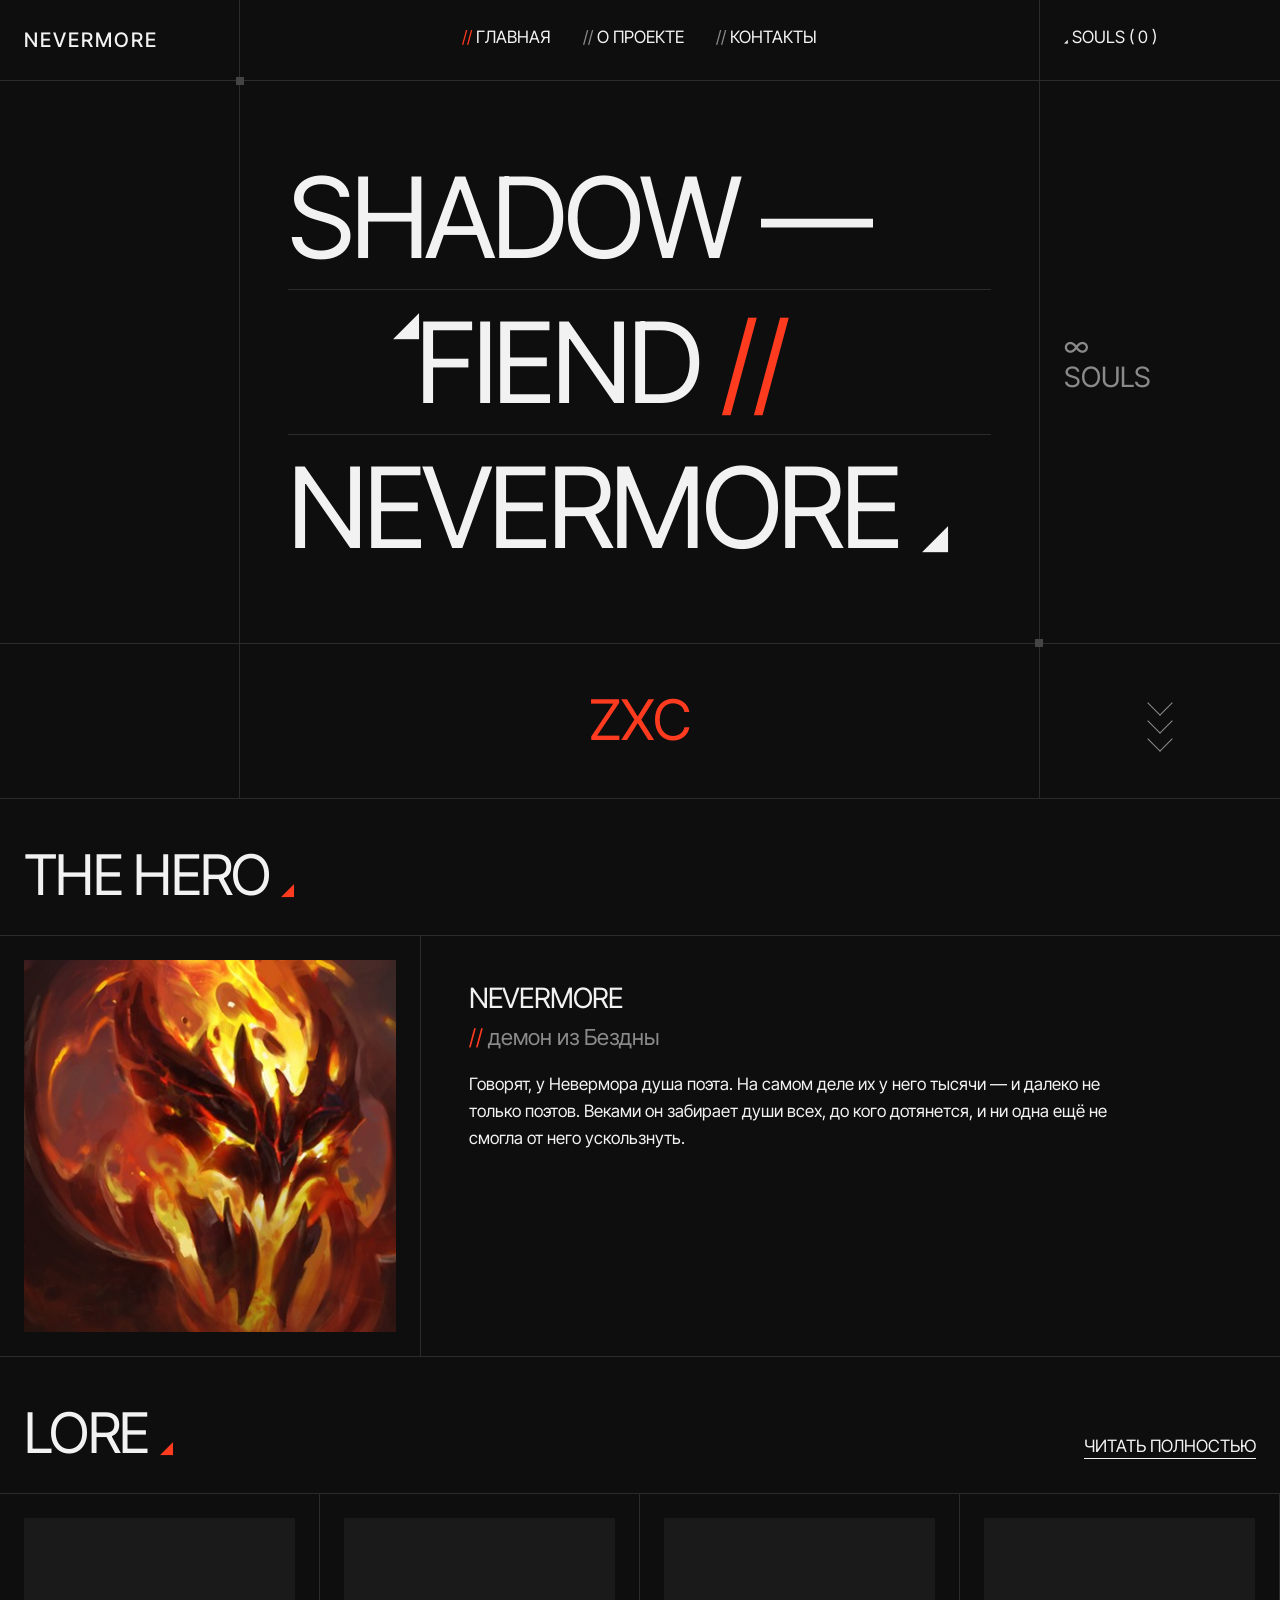
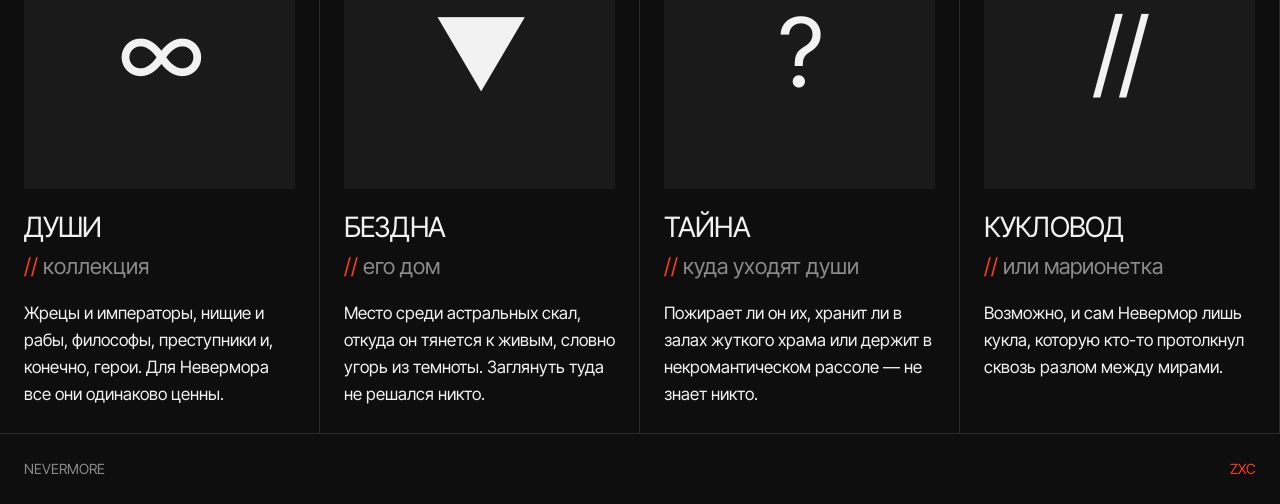
==== index.html @ f0b8b945 "Add files via upload" ====
<!doctype html>
<html lang="ru">
<head>
  <meta charset="UTF-8">
  <meta name="viewport" content="width=device-width, initial-scale=1.0">
  <title>Shadow Fiend — Главная</title>

  <link rel="preconnect" href="https://fonts.googleapis.com">
  <link rel="preconnect" href="https://fonts.gstatic.com" crossorigin>
  <link href="https://fonts.googleapis.com/css2?family=Inter+Tight:wght@400;500&display=swap" rel="stylesheet">

  <link rel="stylesheet" href="style.css">
</head>
<body>

  <header class="header">
    <a class="logo" href="index.html">NEVERMORE</a>
    <nav class="nav">
      <a href="index.html" class="active"><span class="slash">//</span> Главная</a>
      <a href="about.html"><span class="slash">//</span> О проекте</a>
      <a href="contacts.html"><span class="slash">//</span> Контакты</a>
    </nav>
    <div class="header-side"><span class="tri">◢</span> SOULS ( 0 )</div>
  </header>

  <main>
    <section class="hero">
      <div class="hero-empty"></div>

      <div class="hero-main">
        <span class="mark mark-top"></span>
        <span class="mark mark-bottom"></span>
        <h1>
          <span class="line">SHADOW —</span>
          <span class="line line-shift"><span class="tri">◢</span>FIEND <span class="accent">//</span></span>
          <span class="line">NEVERMORE <span class="tri">◢</span></span>
        </h1>
      </div>

      <div class="hero-count">∞<br>SOULS</div>

      <div class="hero-empty"></div>
      <div class="zxc">ZXC</div>
      <div class="chevrons">
        <span class="chevron"></span>
        <span class="chevron"></span>
        <span class="chevron"></span>
      </div>
    </section>

    <section class="section">
      <div class="section-head">
        <h2>THE HERO <span class="tri accent">◢</span></h2>
      </div>
      <div class="hero-card">
        <div class="pic">
          <img src="shadow_fiend.jpg" alt="Shadow Fiend — демон, объятый огнём, с острыми чёрными рогами">
        </div>
        <div class="hero-card-text">
          <h3>Nevermore</h3>
          <p class="meta"><span class="accent">//</span> демон из Бездны</p>
          <p>Говорят, у Невермора душа поэта. На самом деле их у него тысячи — и далеко не только поэтов. Веками он забирает души всех, до кого дотянется, и ни одна ещё не смогла от него ускользнуть.</p>
        </div>
      </div>
    </section>

    <section class="section">
      <div class="section-head">
        <h2>LORE <span class="tri accent">◢</span></h2>
        <a class="link-all" href="about.html">Читать полностью</a>
      </div>
      <div class="cards">
        <article class="card">
          <div class="pic glyph">∞</div>
          <h3>Души</h3>
          <p class="meta"><span class="accent">//</span> коллекция</p>
          <p>Жрецы и императоры, нищие и рабы, философы, преступники и, конечно, герои. Для Невермора все они одинаково ценны.</p>
        </article>
        <article class="card">
          <div class="pic glyph">▼</div>
          <h3>Бездна</h3>
          <p class="meta"><span class="accent">//</span> его дом</p>
          <p>Место среди астральных скал, откуда он тянется к живым, словно угорь из темноты. Заглянуть туда не решался никто.</p>
        </article>
        <article class="card">
          <div class="pic glyph">?</div>
          <h3>Тайна</h3>
          <p class="meta"><span class="accent">//</span> куда уходят души</p>
          <p>Пожирает ли он их, хранит ли в залах жуткого храма или держит в некромантическом рассоле — не знает никто.</p>
        </article>
        <article class="card">
          <div class="pic glyph">//</div>
          <h3>Кукловод</h3>
          <p class="meta"><span class="accent">//</span> или марионетка</p>
          <p>Возможно, и сам Невермор лишь кукла, которую кто-то протолкнул сквозь разлом между мирами.</p>
        </article>
      </div>
    </section>
  </main>

  <footer class="footer">
    <span>NEVERMORE</span>
    <span class="accent">ZXC</span>
  </footer>

</body>
</html>
---- style.css ----
:root {
  --bg: #0e0e0e;
  --cell: #1a1a1a;
  --line: #2b2b2b;
  --text: #f2f2f2;
  --muted: #8a8a8a;
  --accent: #ff3b1f;
}

* { box-sizing: border-box; }

body {
  margin: 0;
  font-family: "Inter Tight", Arial, sans-serif;
  font-size: 17px;
  line-height: 1.6;
  color: var(--text);
  background: var(--bg);
  overflow-x: hidden;
}

h1, h2, h3 {
  margin: 0;
  font-weight: 400;
  line-height: 1;
  letter-spacing: -0.03em;
  text-transform: uppercase;
}
h1 { font-size: 48px; }
h2 { font-size: 32px; }
h3 { font-size: 28px; }

p { margin: 0; max-width: 640px; }

a { color: var(--text); }
a:focus-visible { outline: 2px solid var(--accent); outline-offset: 3px; }

img { max-width: 100%; display: block; }

.accent { color: var(--accent); }
.tri { font-size: 0.3em; }
.slash { color: var(--muted); }

.header {
  display: grid;
  border-bottom: 1px solid var(--line);
}

.logo,
.nav,
.header-side {
  padding: 24px;
}

.logo {
  font-size: 20px;
  font-weight: 500;
  letter-spacing: 0.1em;
  text-decoration: none;
  border-bottom: 1px solid var(--line);
}

.nav {
  display: flex;
  flex-wrap: wrap;
  gap: 16px 32px;
  border-bottom: 1px solid var(--line);
}

.nav a {
  text-decoration: none;
  text-transform: uppercase;
}

.nav a.active .slash,
.nav a:hover .slash {
  color: var(--accent);
}

.header-side { text-transform: uppercase; }

.hero {
  display: grid;
}

.hero > * {
  border-bottom: 1px solid var(--line);
}

.hero-empty { display: none; }

.hero-main {
  position: relative;
  padding: 48px 24px;
}

.line {
  display: block;
  padding: 16px 0;
  border-bottom: 1px solid var(--line);
}
.line:last-child { border-bottom: none; }

.line-shift { padding-left: 15%; }
.line-shift .tri { vertical-align: top; }

.mark {
  position: absolute;
  width: 8px;
  height: 8px;
  background: #444;
}
.mark-top    { top: -4px;    left: -4px; }
.mark-bottom { bottom: -4px; right: -4px; }

.hero-count {
  padding: 24px;
  font-size: 28px;
  line-height: 1.1;
  color: var(--muted);
  text-transform: uppercase;
  display: flex;
  align-items: center;
}

.zxc {
  padding: 32px 24px;
  font-size: 56px;
  text-align: center;
  color: var(--accent);
}

.chevrons {
  display: flex;
  flex-direction: column;
  align-items: center;
  justify-content: center;
  padding: 24px;
}
.chevron {
  width: 18px;
  height: 18px;
  border-right: 1.5px solid var(--muted);
  border-bottom: 1.5px solid var(--muted);
  transform: rotate(45deg);
}

.section-head {
  display: flex;
  justify-content: space-between;
  align-items: flex-end;
  gap: 16px;
  padding: 48px 24px 32px;
  border-bottom: 1px solid var(--line);
}

.link-all {
  text-transform: uppercase;
  text-underline-offset: 6px;
  white-space: nowrap;
}
.link-all:hover { color: var(--accent); }

.pic {
  aspect-ratio: 1;
  background: var(--cell);
  display: flex;
  align-items: center;
  justify-content: center;
  overflow: hidden;
}
.pic img {
  width: 100%;
  height: 100%;
  object-fit: cover;
}

.glyph {
  font-size: 96px;
  letter-spacing: -0.04em;
}

.meta {
  margin: 8px 0 16px;
  font-size: 22px;
  color: var(--muted);
}

.hero-card {
  display: grid;
  border-bottom: 1px solid var(--line);
}
.hero-card .pic { margin: 24px; }
.hero-card-text { padding: 24px; }

.cards {
  display: grid;
  grid-template-columns: repeat(auto-fit, minmax(240px, 1fr));
}

.card {
  padding: 24px;
  border-right: 1px solid var(--line);
  border-bottom: 1px solid var(--line);
}
.card .pic { margin-bottom: 24px; }

.page-title {
  padding: 64px 24px 32px;
  border-bottom: 1px solid var(--line);
}

.row {
  display: grid;
  gap: 16px;
  padding: 32px 24px;
  border-bottom: 1px solid var(--line);
}
.row h2 { font-size: 24px; }

.list { margin: 0; padding-left: 20px; }
.list li { margin-bottom: 8px; }
.list li::marker { color: var(--accent); }

.row a { text-underline-offset: 5px; }
.row a:hover { color: var(--accent); }

.footer {
  display: flex;
  flex-wrap: wrap;
  justify-content: space-between;
  gap: 16px;
  padding: 24px;
  font-size: 14px;
  color: var(--muted);
}

@media (min-width: 1024px) {
  h1 { font-size: 112px; }
  h2 { font-size: 56px; }

  .header,
  .hero {
    grid-template-columns: 240px 1fr 240px;
  }

  .logo,
  .nav {
    border-bottom: none;
    border-right: 1px solid var(--line);
  }
  .nav { justify-content: center; }

  .hero-empty { display: block; }
  .hero-empty,
  .hero-main,
  .zxc {
    border-right: 1px solid var(--line);
  }
  .hero-main { padding: 64px 48px; }

  .hero-card { grid-template-columns: 420px 1fr; }
  .hero-card-text {
    border-left: 1px solid var(--line);
    padding: 48px;
  }

  .row { grid-template-columns: 340px 1fr; }
}
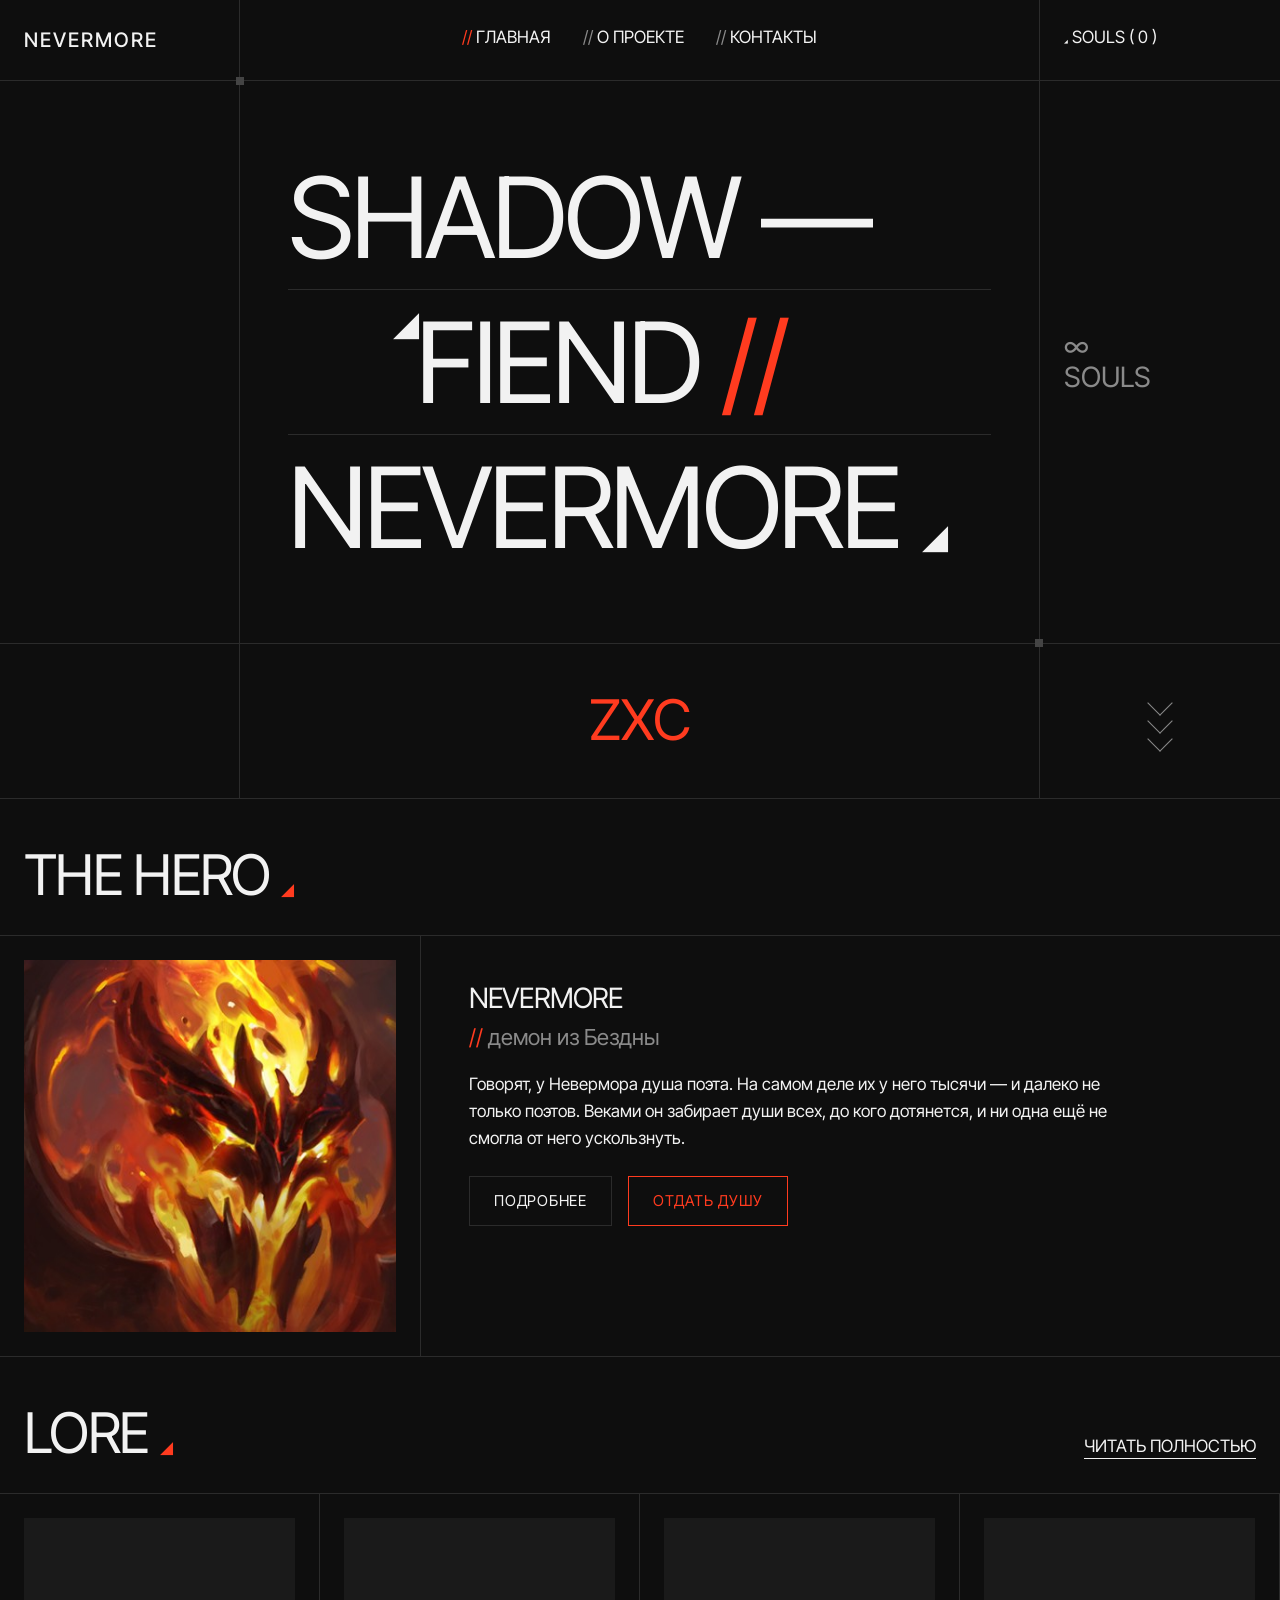
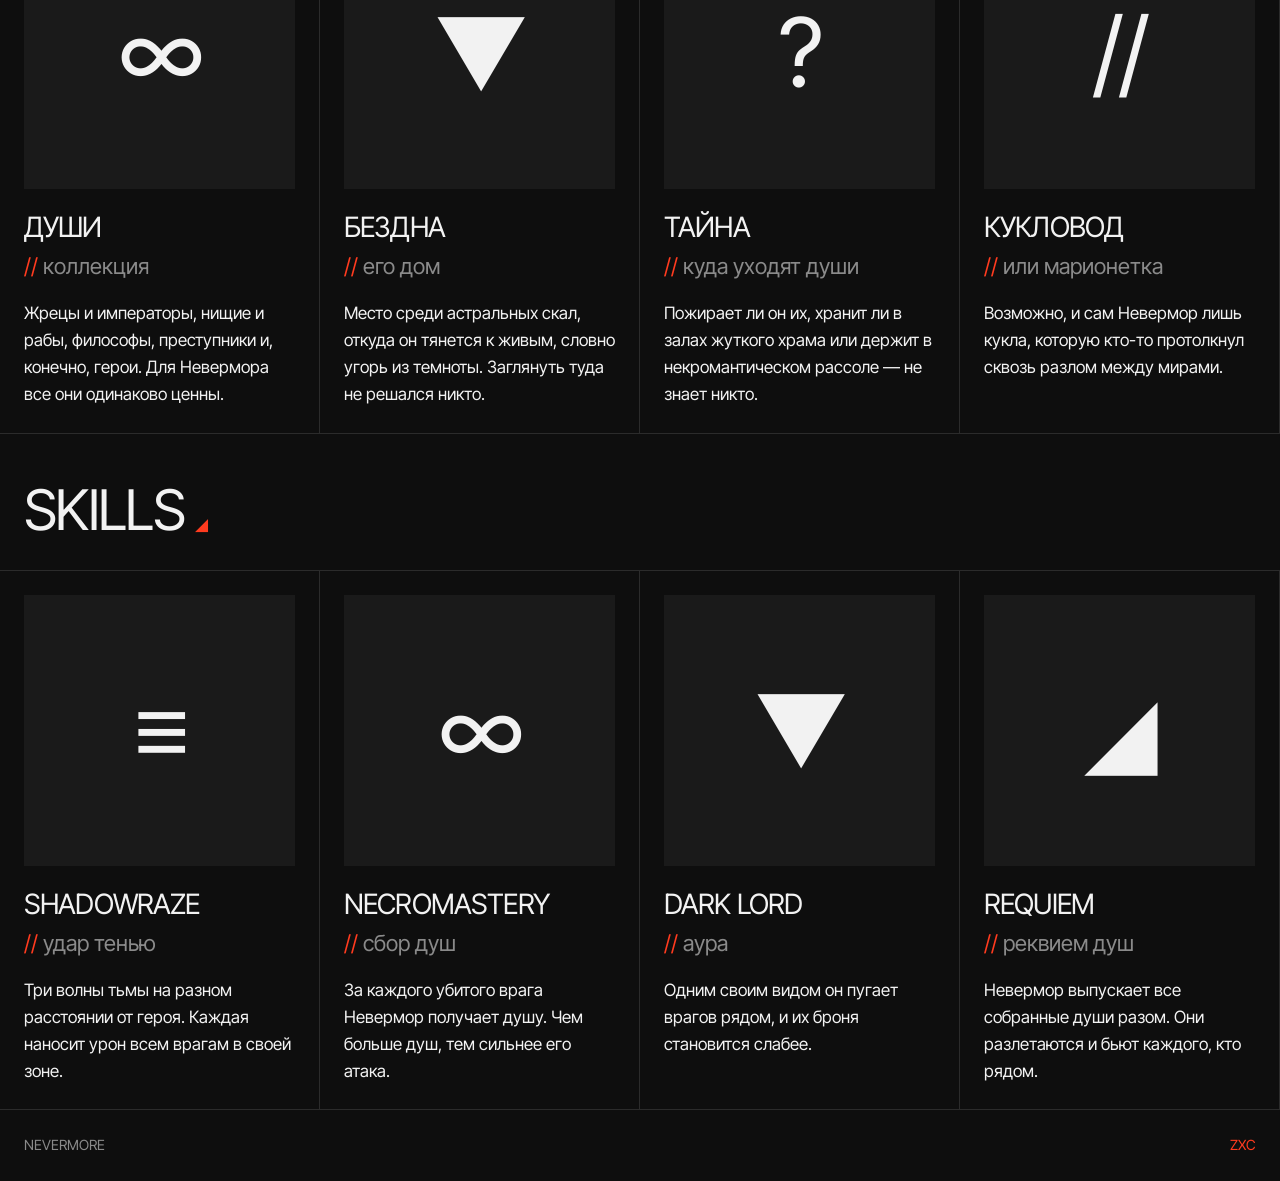
==== commit eed134ca: "Add files via upload" ====
--- a/index.html
+++ b/index.html
@@ -1,5 +1,5 @@
 <!doctype html>
-<html lang="ru">
+<html lang="ru" data-bs-theme="dark">
 <head>
   <meta charset="UTF-8">
   <meta name="viewport" content="width=device-width, initial-scale=1.0">
@@ -9,7 +9,11 @@
   <link rel="preconnect" href="https://fonts.gstatic.com" crossorigin>
   <link href="https://fonts.googleapis.com/css2?family=Inter+Tight:wght@400;500&display=swap" rel="stylesheet">
 
+  <link rel="stylesheet" href="https://cdn.jsdelivr.net/npm/bootstrap@5.3.3/dist/css/bootstrap.min.css">
   <link rel="stylesheet" href="style.css">
+
+  <script src="https://cdn.jsdelivr.net/npm/bootstrap@5.3.3/dist/js/bootstrap.bundle.min.js" defer></script>
+  <script src="script.js" defer></script>
 </head>
 <body>
 
@@ -20,7 +24,7 @@
       <a href="about.html"><span class="slash">//</span> О проекте</a>
       <a href="contacts.html"><span class="slash">//</span> Контакты</a>
     </nav>
-    <div class="header-side"><span class="tri">◢</span> SOULS ( 0 )</div>
+    <div class="header-side"><span class="tri">◢</span> SOULS ( <span id="soulsCount">0</span> )</div>
   </header>
 
   <main>
@@ -60,6 +64,13 @@
           <h3>Nevermore</h3>
           <p class="meta"><span class="accent">//</span> демон из Бездны</p>
           <p>Говорят, у Невермора душа поэта. На самом деле их у него тысячи — и далеко не только поэтов. Веками он забирает души всех, до кого дотянется, и ни одна ещё не смогла от него ускользнуть.</p>
+
+          <p id="moreText" class="more-text d-none">В бою он собирает души убитых врагов, и с каждой новой душой его удары становятся сильнее. Когда он погибает, часть душ вырывается на свободу, поэтому Невермор старается не умирать.</p>
+
+          <div class="buttons">
+            <button id="showMore" class="my-btn" type="button">Подробнее</button>
+            <button id="giveSoul" class="my-btn my-btn-accent" type="button">Отдать душу</button>
+          </div>
         </div>
       </div>
     </section>
@@ -96,7 +107,32 @@
         </article>
       </div>
     </section>
+
+    <section class="section">
+      <div class="section-head">
+        <h2>SKILLS <span class="tri accent">◢</span></h2>
+      </div>
+      <!-- карточки сюда добавляет script.js -->
+      <div id="projects" class="cards"></div>
+    </section>
   </main>
+
+  <div class="modal fade" id="soulModal" tabindex="-1" aria-labelledby="soulModalTitle" aria-hidden="true">
+    <div class="modal-dialog modal-dialog-centered">
+      <div class="modal-content">
+        <div class="modal-header">
+          <h3 class="modal-title" id="soulModalTitle">Душа принята <span class="accent">//</span></h3>
+          <button type="button" class="btn-close" data-bs-dismiss="modal" aria-label="Закрыть"></button>
+        </div>
+        <div class="modal-body">
+          <p id="modalText">Невермор забрал твою душу.</p>
+        </div>
+        <div class="modal-footer">
+          <button type="button" class="my-btn" data-bs-dismiss="modal">Закрыть</button>
+        </div>
+      </div>
+    </div>
+  </div>
 
   <footer class="footer">
     <span>NEVERMORE</span>
--- a/style.css
+++ b/style.css
@@ -267,3 +267,98 @@
 
   .row { grid-template-columns: 340px 1fr; }
 }
+
+/* bootstrap ломал часть стилей, возвращаем как было */
+a:hover { color: var(--text); }
+
+.card {
+  background: transparent;
+  color: var(--text);
+  border: none;
+  border-right: 1px solid var(--line);
+  border-bottom: 1px solid var(--line);
+  border-radius: 0;
+}
+
+.row {
+  margin: 0;
+}
+.row > * {
+  width: auto;
+  padding: 0;
+  margin-top: 0;
+}
+.row > p { max-width: 640px; }
+
+.mark { padding: 0; }
+
+/* кнопки и форма */
+.buttons {
+  display: flex;
+  flex-wrap: wrap;
+  gap: 16px;
+  margin-top: 24px;
+}
+
+.my-btn {
+  padding: 12px 24px;
+  font-family: inherit;
+  font-size: 15px;
+  text-transform: uppercase;
+  letter-spacing: 0.05em;
+  color: var(--text);
+  background: transparent;
+  border: 1px solid var(--line);
+  cursor: pointer;
+}
+.my-btn:hover { border-color: var(--text); }
+
+.my-btn-accent {
+  border-color: var(--accent);
+  color: var(--accent);
+}
+.my-btn-accent:hover {
+  background: var(--accent);
+  color: var(--bg);
+  border-color: var(--accent);
+}
+
+.more-text {
+  margin-top: 16px;
+  color: var(--muted);
+}
+
+.contact-form {
+  display: flex;
+  flex-direction: column;
+  gap: 8px;
+  max-width: 640px;
+}
+.contact-form label {
+  font-size: 14px;
+  color: var(--muted);
+  text-transform: uppercase;
+}
+.contact-form .form-control {
+  margin-bottom: 8px;
+  background: var(--cell);
+  color: var(--text);
+  border: 1px solid var(--line);
+  border-radius: 0;
+}
+.contact-form .form-control:focus {
+  border-color: var(--accent);
+  box-shadow: none;
+}
+.contact-form .my-btn { align-self: flex-start; margin-top: 8px; }
+
+#formMessage { margin-top: 16px; }
+#formMessage.text-danger { color: var(--accent) !important; }
+
+.modal-content {
+  background: var(--bg);
+  border: 1px solid var(--line);
+  border-radius: 0;
+}
+.modal-header,
+.modal-footer { border-color: var(--line); }
